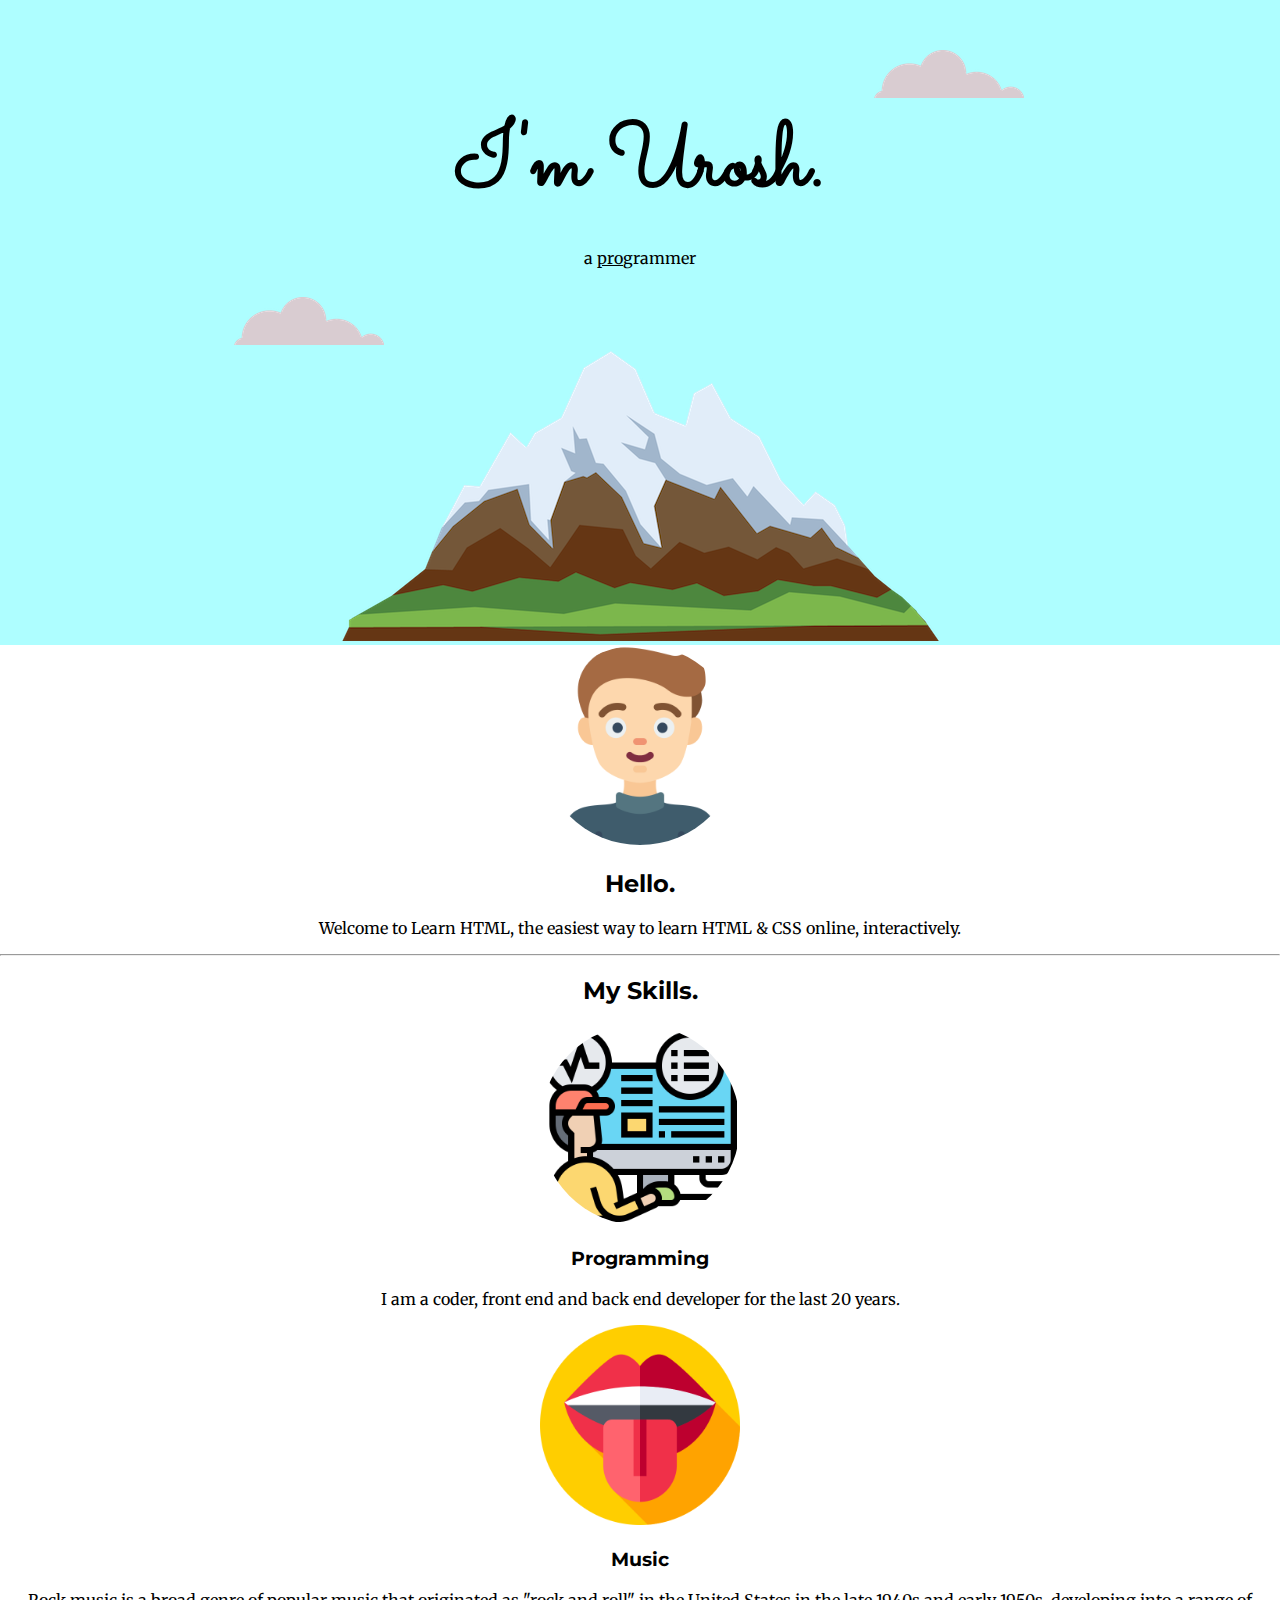
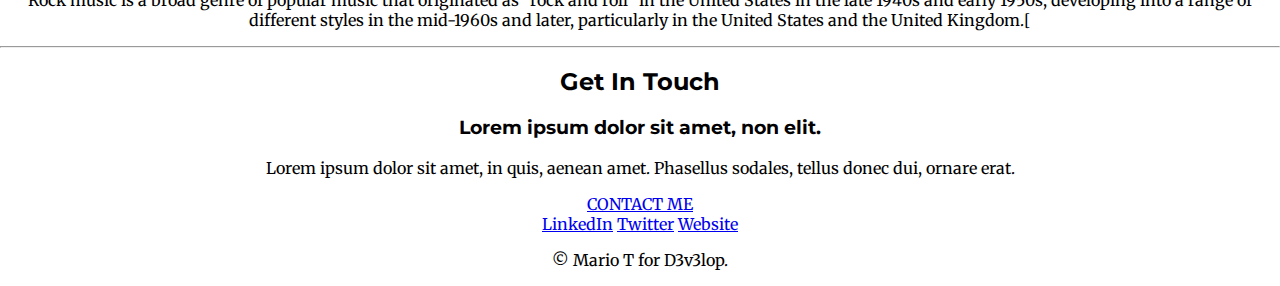
==== CSS_site/index.html @ 8cd9ab88 "Add files via upload" ====
<!DOCTYPE html>
<html lang="en" dir="ltr">

<head>
  <meta charset="utf-8">
  <title> Portfolio Site</title>
  <link rel="stylesheet" href="css/styles.css">
  <link rel="icon" href="favicon.ico">
  <link rel="preconnect" href="https://fonts.googleapis.com">
  <link rel="preconnect" href="https://fonts.gstatic.com" crossorigin>
  <link href="https://fonts.googleapis.com/css2?family=Comforter&family=Merriweather&family=Montserrat&family=Sacramento&display=swap" rel="stylesheet">
</head>

<body>
  <div class="top_container">
    <img class="top-cloud" src="images/cloud.png" alt="cloud-img">

    <h1>I'm Urosh.</h1>
    <p>a <span class="pro">pro</span>grammer</p>
    <img class="bottom-cloud" src="images/cloud.png" alt="cloud-img">
    <img src="images/mountain.png" alt="cloud-img">
  </div>

  <div class="middle-container">
    <div class="profile">
      <img class="profile-pic" src="images/model.png" alt="">
      <h2>Hello.</h2>
      <p>Welcome to Learn HTML, the easiest way to learn HTML & CSS online, interactively.</p>
    </div>
    <hr>
    <div class="skills">
      <h2>My Skills.</h2>
      <div class="skill-row">
        <img class="skill" src="images/monitoring.png" alt="">
        <h3>Programming</h3>
        <p>I am a coder, front end and back end developer for the last 20 years.</p>
      </div>
      <div class="skill-row">
        <img class="music" src="images/stones.png" alt="">
        <h3>Music</h3>
        <p>Rock music is a broad genre of popular music that originated as "rock and roll" in the United States in the late 1940s and early 1950s,
          developing into a range of different styles in the mid-1960s and later, particularly in the United States and the United Kingdom.[</p>
      </div>
    </div>
    <hr>
    <div class="contact-me">
      <h2>Get In Touch</h2>
      <h3>Lorem ipsum dolor sit amet, non elit.</h3>
      <p>Lorem ipsum dolor sit amet, in quis, aenean amet. Phasellus sodales, tellus donec dui, ornare erat.</p>
      <a class="btn" href="mailto:name@email.com">CONTACT ME</a>
    </div>
  </div>


  <div class="bottom-container">
    <a class="footer-link" href="https://www.linkedin.com/">LinkedIn</a>
    <a class="footer-link" href="https://twitter.com/">Twitter</a>
    <a class="footer-link" href="https://www.appbrewery.co/">Website</a>
    <p>© Mario T for D3v3lop.</p>
  </div>


</body>

</html>
---- CSS_site/css/styles.css ----
body {
  margin: 0;
  text-align: center;
  font-family: 'Merriweather', serif;
}

h1 {
  margin: 0;
  font-family: 'Sacramento', cursive;
  font-size: 90px;
}

h2 {
  font-family: 'Montserrat', sans-serif;
}

h3 {
  font-family: 'Montserrat', sans-serif;
}

.top_container {
  background-color: #AEFEFF;
  position: relative;
  padding-top: 100px;
}

.middle_container {

}

.bottom_container {

}

.pro {
  text-decoration: underline;
}

.top-cloud {
  position: absolute;
  /* right: 300px; */
  right: 20%;
  top: 50px;
}

.bottom-cloud {
  position: absolute;
  /* left:300px; */
  right: 70%;
  bottom: 300px;
}

.profile-pic {
  height: 200px;
  width: 200px;
  border-radius: 50%;
}

.skill {
  height: 200px;
  width: 200px;
  border-radius: 50%;
}

.music {
  height: 200px;
  width: 200px;
}
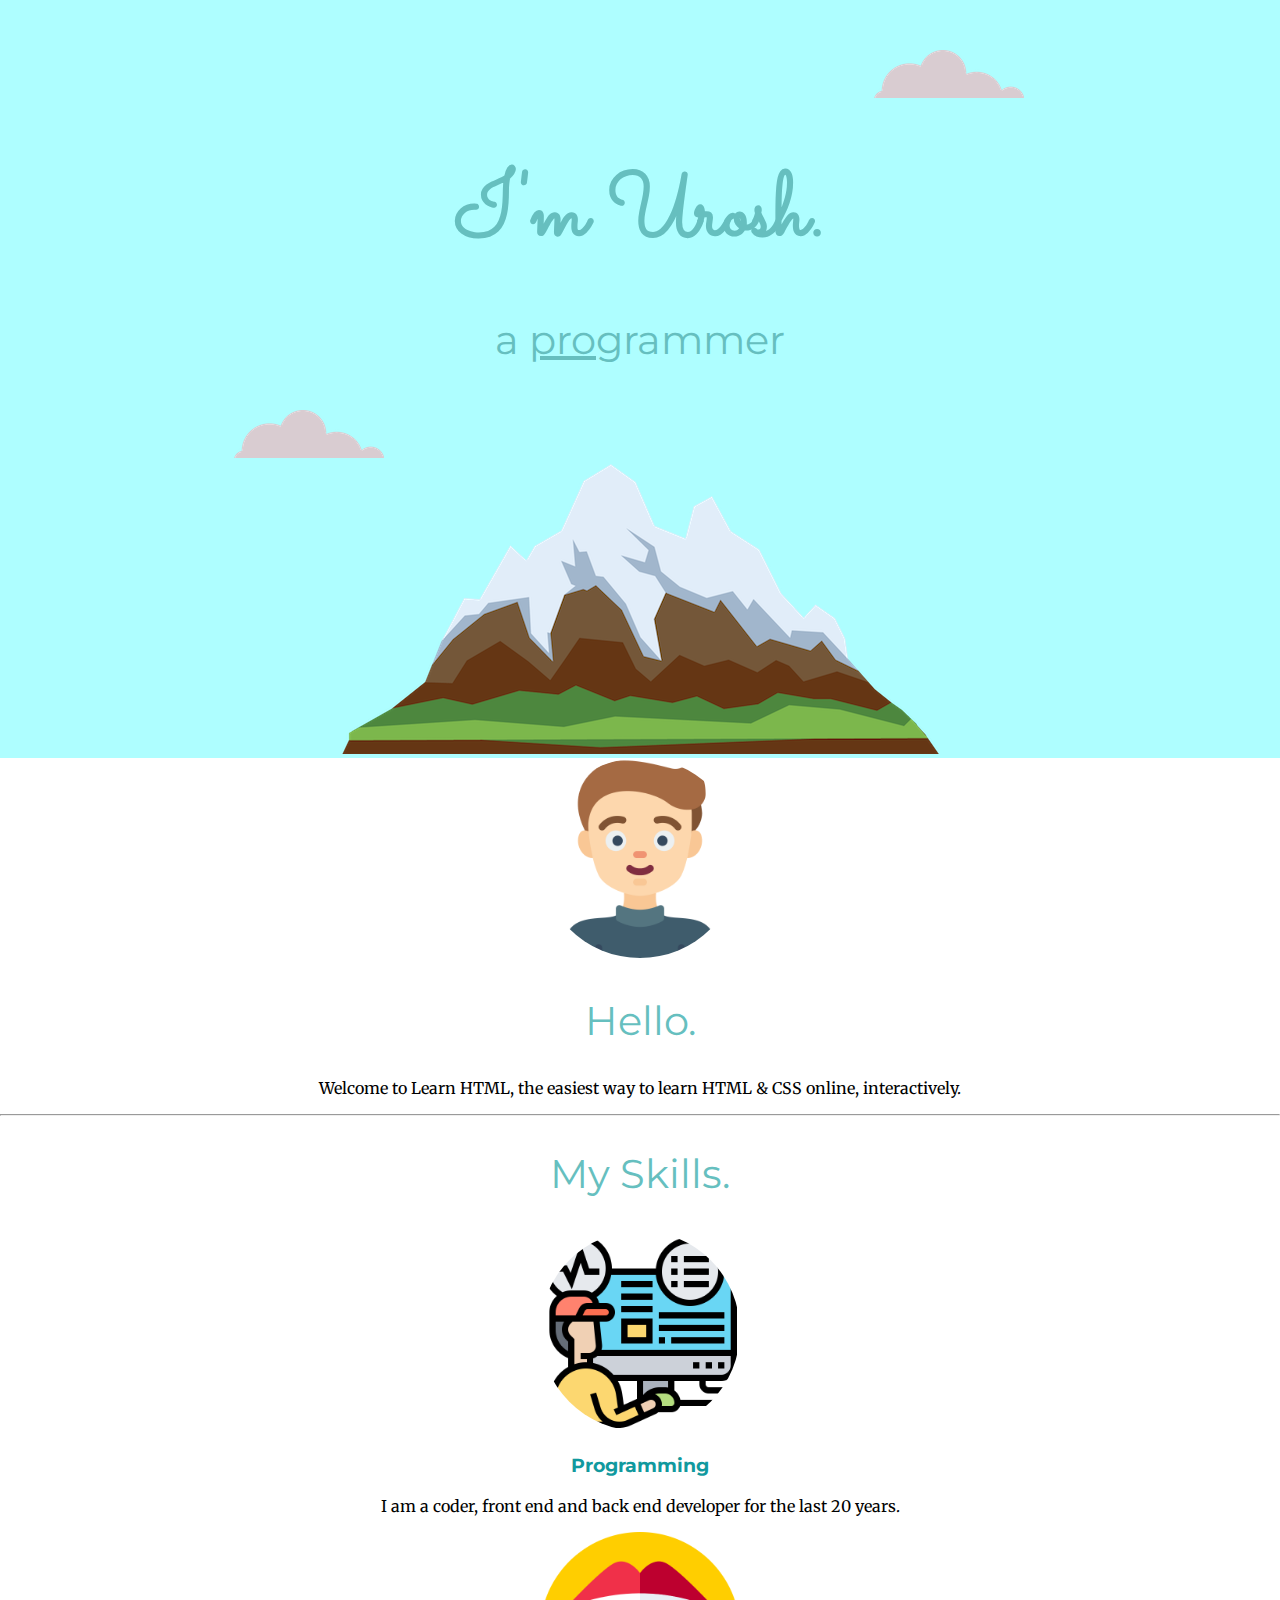
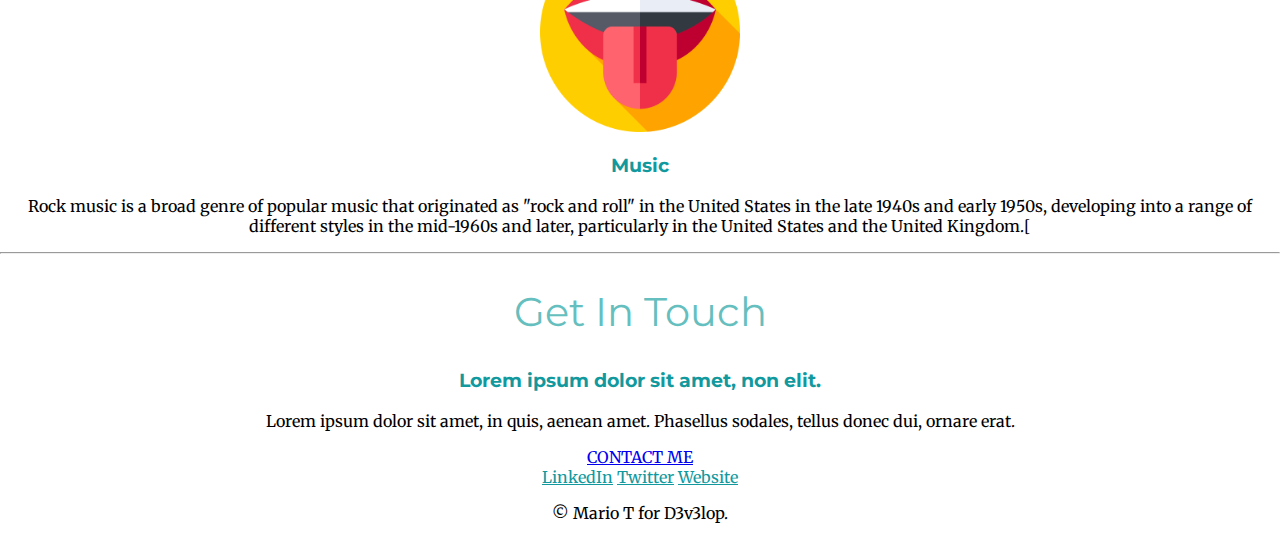
==== commit 15330d24: "Add files via upload" ====
--- a/CSS_site/index.html
+++ b/CSS_site/index.html
@@ -16,7 +16,7 @@
     <img class="top-cloud" src="images/cloud.png" alt="cloud-img">
 
     <h1>I'm Urosh.</h1>
-    <p>a <span class="pro">pro</span>grammer</p>
+    <h2>a <span class="pro">pro</span>grammer</h2>
     <img class="bottom-cloud" src="images/cloud.png" alt="cloud-img">
     <img src="images/mountain.png" alt="cloud-img">
   </div>
--- a/CSS_site/css/styles.css
+++ b/CSS_site/css/styles.css
@@ -5,17 +5,23 @@
 }
 
 h1 {
-  margin: 0;
   font-family: 'Sacramento', cursive;
-  font-size: 90px;
+  font-size: 5.625em;
+  margin: 50px auto 0 auto;
+  color: #66BFBF;
+
 }
 
 h2 {
   font-family: 'Montserrat', sans-serif;
+  font-size: 2.5rem;
+  font-weight: normal;
+  color: #66BFBF;
 }
 
 h3 {
   font-family: 'Montserrat', sans-serif;
+  color: #11999E;
 }
 
 .top_container {
@@ -66,3 +72,7 @@
   height: 200px;
   width: 200px;
 }
+
+.footer-link {
+  color: #11999E;
+}
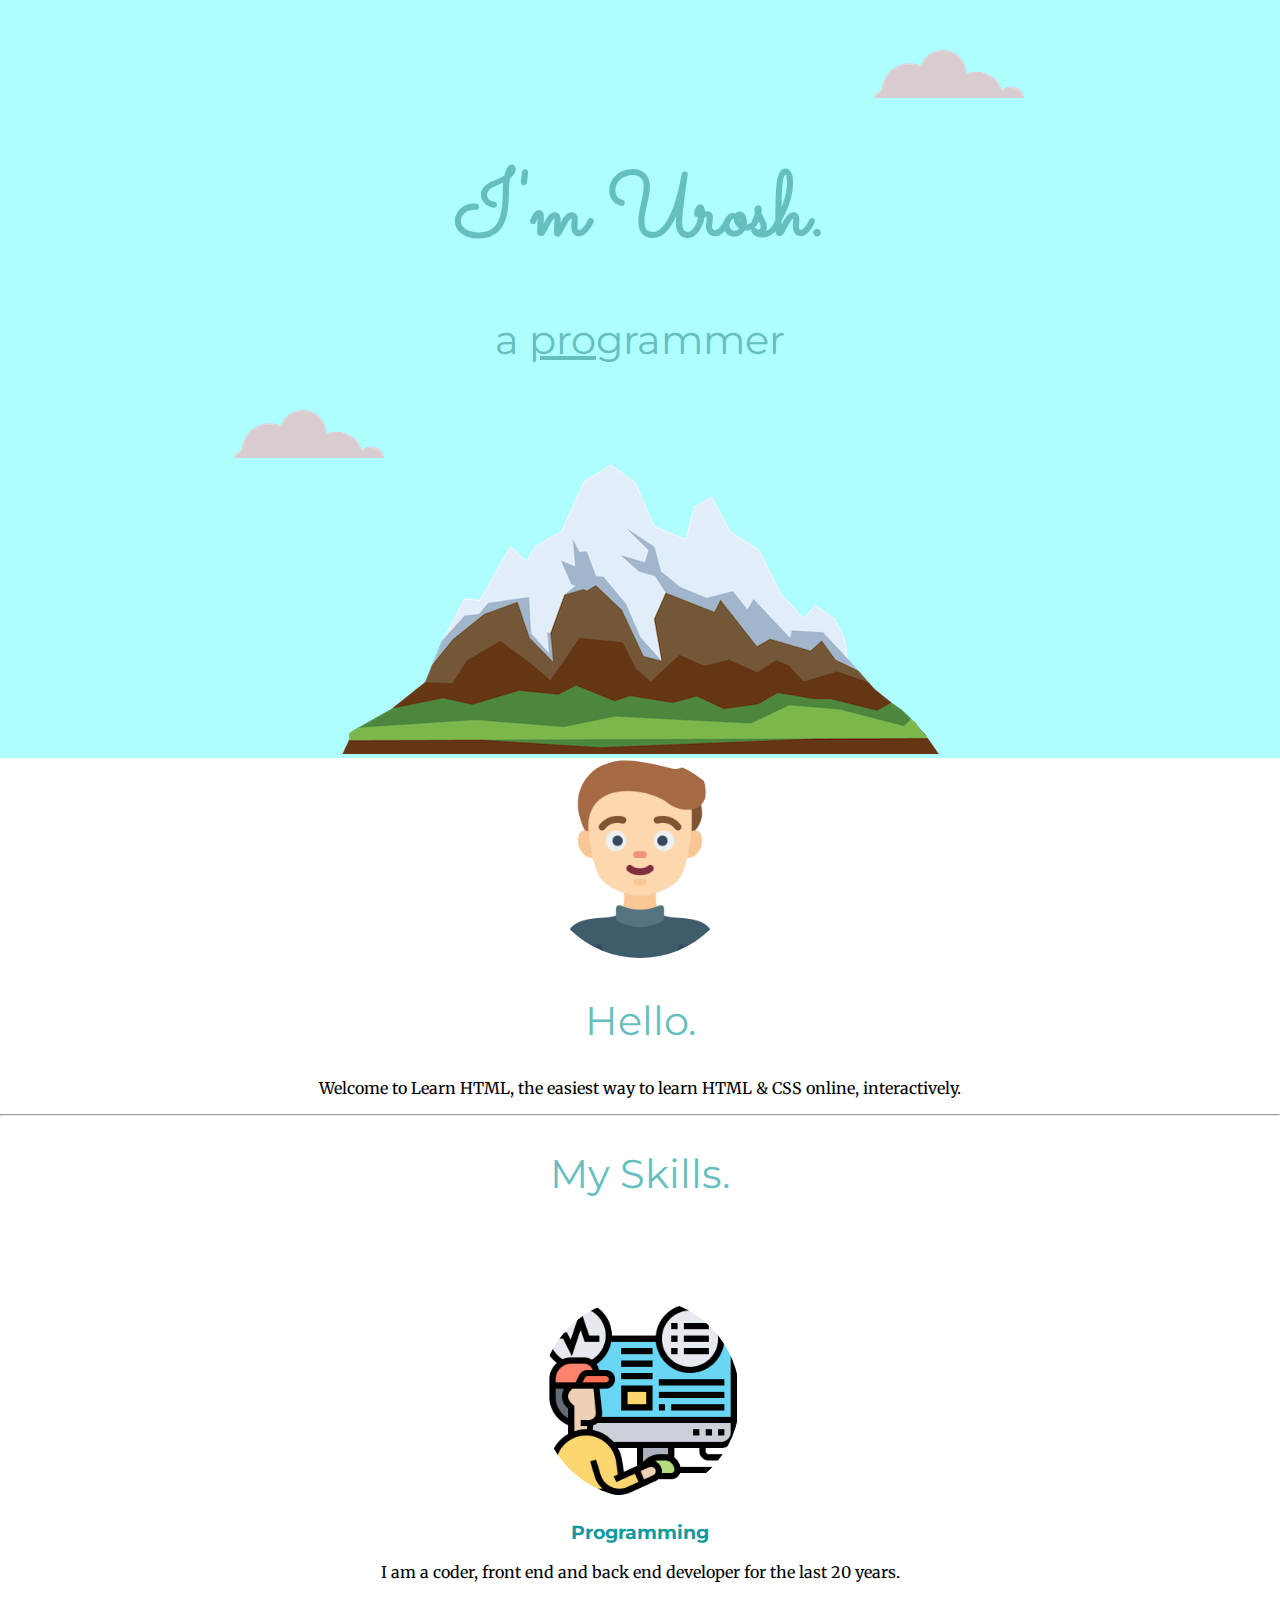
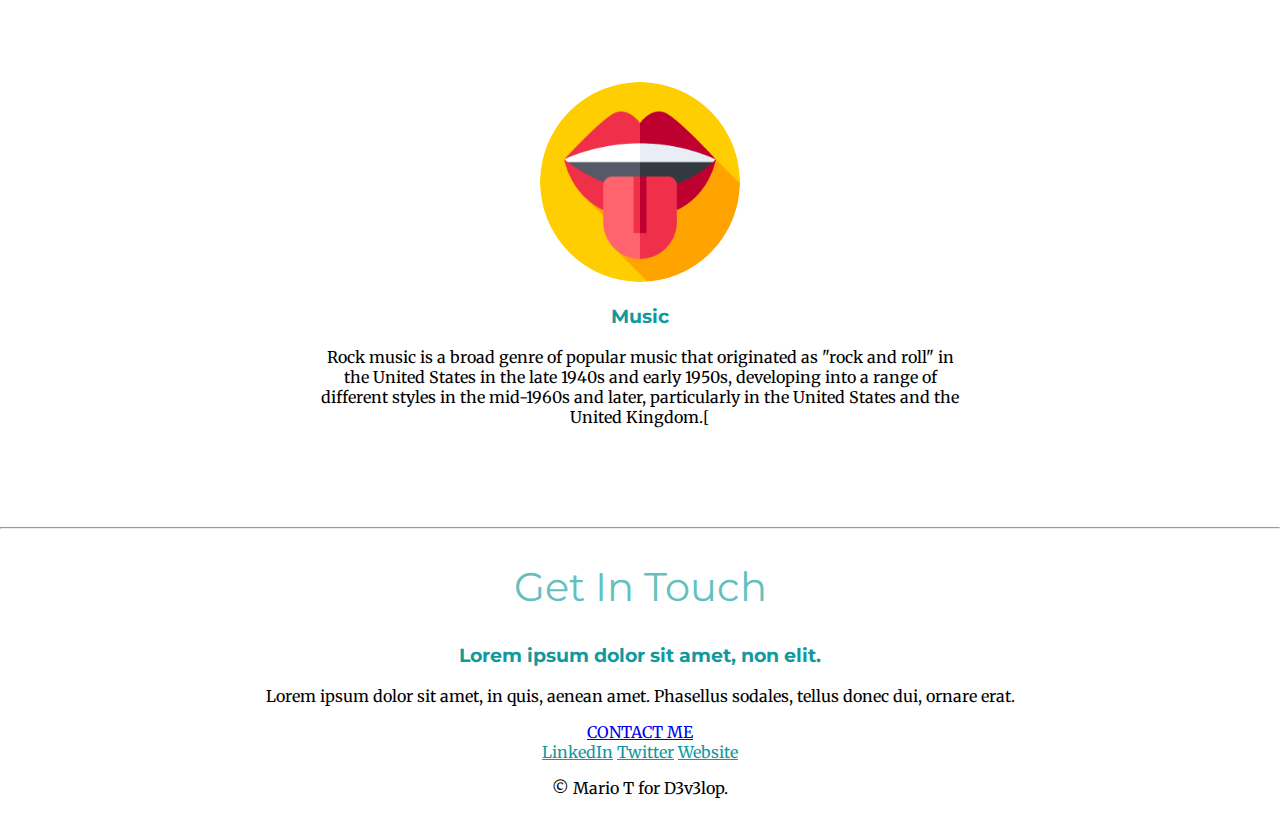
==== commit 010908f0: "Add files via upload" ====
--- a/CSS_site/index.html
+++ b/CSS_site/index.html
@@ -18,7 +18,7 @@
     <h1>I'm Urosh.</h1>
     <h2>a <span class="pro">pro</span>grammer</h2>
     <img class="bottom-cloud" src="images/cloud.png" alt="cloud-img">
-    <img src="images/mountain.png" alt="cloud-img">
+    <img class="mountain" src="images/mountain.png" alt="cloud-img">
   </div>
 
   <div class="middle-container">
--- a/CSS_site/css/styles.css
+++ b/CSS_site/css/styles.css
@@ -9,7 +9,6 @@
   font-size: 5.625em;
   margin: 50px auto 0 auto;
   color: #66BFBF;
-
 }
 
 h2 {
@@ -30,13 +29,7 @@
   padding-top: 100px;
 }
 
-.middle_container {
 
-}
-
-.bottom_container {
-
-}
 
 .pro {
   text-decoration: underline;
@@ -62,9 +55,14 @@
   border-radius: 50%;
 }
 
-.skill {
+.skill-row {
+width: 50%;
+margin: 100px auto 100px auto;
+}
+
+.skill-row img{
   height: 200px;
-  width: 200px;
+  width:200px;
   border-radius: 50%;
 }
 
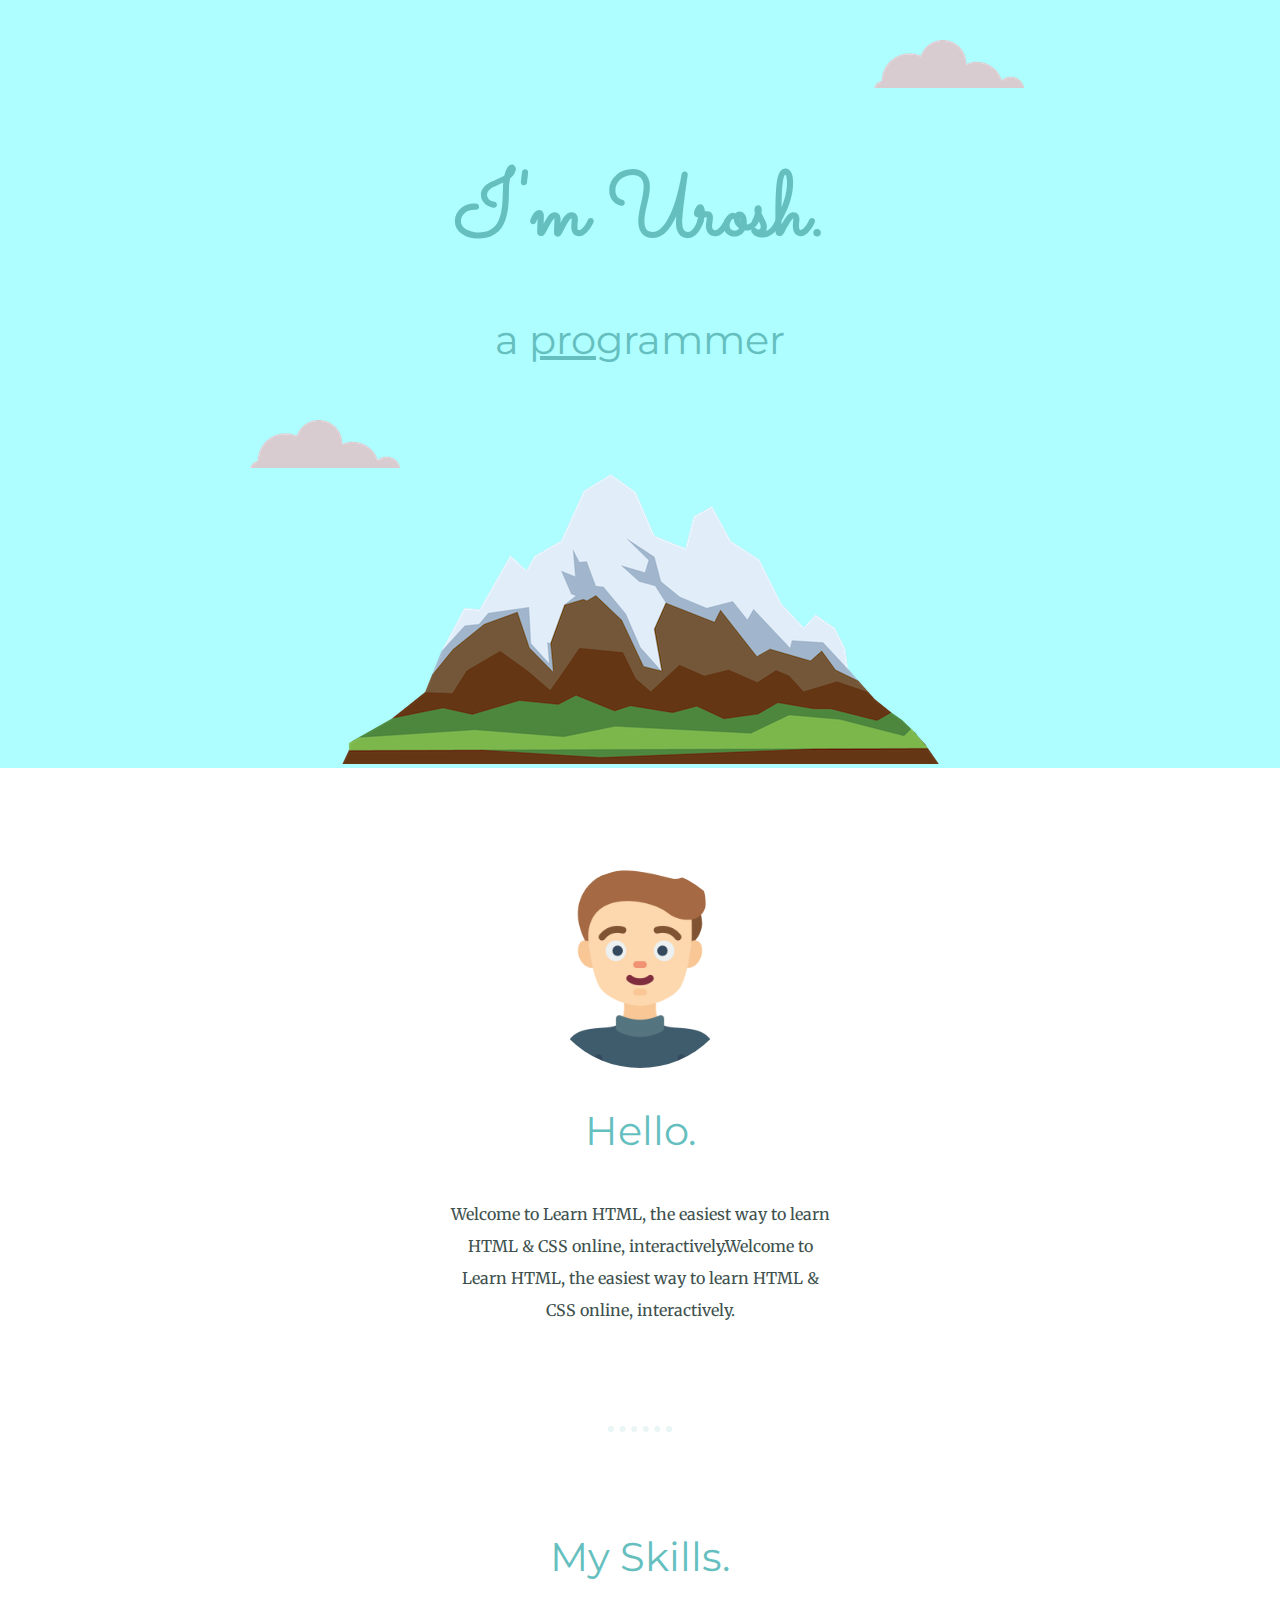
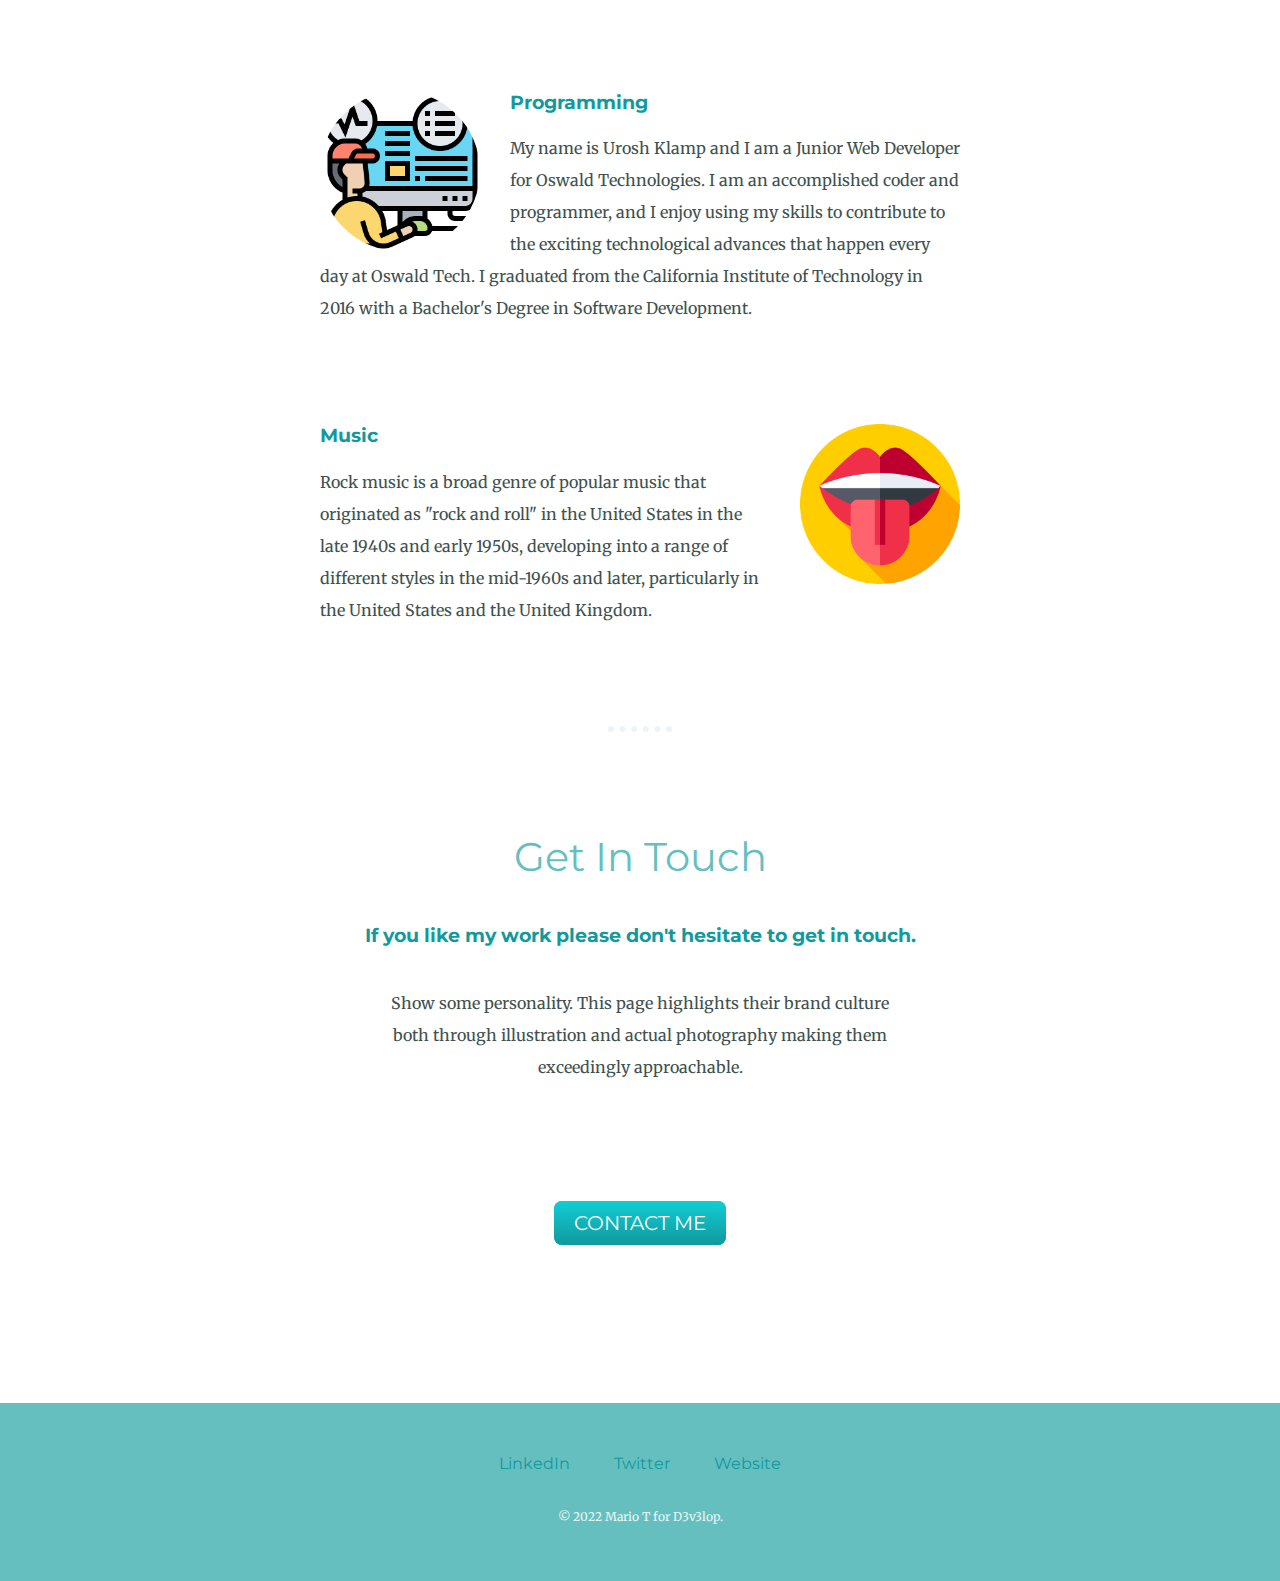
==== commit b4743068: "Add files via upload" ====
--- a/CSS_site/index.html
+++ b/CSS_site/index.html
@@ -25,28 +25,32 @@
     <div class="profile">
       <img class="profile-pic" src="images/model.png" alt="">
       <h2>Hello.</h2>
-      <p>Welcome to Learn HTML, the easiest way to learn HTML & CSS online, interactively.</p>
+      <p class="intro">Welcome to Learn HTML, the easiest way to learn HTML & CSS online, interactively.Welcome to Learn HTML,
+        the easiest way to learn HTML & CSS online, interactively.</p>
     </div>
     <hr>
     <div class="skills">
       <h2>My Skills.</h2>
       <div class="skill-row">
-        <img class="skill" src="images/monitoring.png" alt="">
+        <img class="code-img" src="images/monitoring.png" alt="">
         <h3>Programming</h3>
-        <p>I am a coder, front end and back end developer for the last 20 years.</p>
+        <p>My name is Urosh Klamp and I am a Junior Web Developer for Oswald Technologies. I am an accomplished coder and programmer,
+          and I enjoy using my skills to contribute to the exciting technological advances that happen every day at Oswald Tech. I graduated from
+          the California Institute of Technology in 2016 with a Bachelor's Degree in Software Development.</p>
       </div>
       <div class="skill-row">
-        <img class="music" src="images/stones.png" alt="">
+        <img class="music-img" src="images/stones.png" alt="">
         <h3>Music</h3>
         <p>Rock music is a broad genre of popular music that originated as "rock and roll" in the United States in the late 1940s and early 1950s,
-          developing into a range of different styles in the mid-1960s and later, particularly in the United States and the United Kingdom.[</p>
+          developing into a range of different styles in the mid-1960s and later, particularly in the United States and the United Kingdom.</p>
       </div>
     </div>
     <hr>
     <div class="contact-me">
       <h2>Get In Touch</h2>
-      <h3>Lorem ipsum dolor sit amet, non elit.</h3>
-      <p>Lorem ipsum dolor sit amet, in quis, aenean amet. Phasellus sodales, tellus donec dui, ornare erat.</p>
+      <h3>If you like my work please don't hesitate to get in touch.</h3>
+      <p class="contact-msg">Show some personality. This page highlights their brand culture both through
+        illustration and actual photography making them exceedingly approachable.</p>
       <a class="btn" href="mailto:name@email.com">CONTACT ME</a>
     </div>
   </div>
@@ -56,7 +60,7 @@
     <a class="footer-link" href="https://www.linkedin.com/">LinkedIn</a>
     <a class="footer-link" href="https://twitter.com/">Twitter</a>
     <a class="footer-link" href="https://www.appbrewery.co/">Website</a>
-    <p>© Mario T for D3v3lop.</p>
+    <p class="copyright">© 2022 Mario T for D3v3lop.</p>
   </div>
 
 
--- a/CSS_site/css/styles.css
+++ b/CSS_site/css/styles.css
@@ -1,4 +1,5 @@
 body {
+  color: #40514E;
   margin: 0;
   text-align: center;
   font-family: 'Merriweather', serif;
@@ -12,15 +13,38 @@
 }
 
 h2 {
+  color: #66BFBF;
   font-family: 'Montserrat', sans-serif;
   font-size: 2.5rem;
   font-weight: normal;
-  color: #66BFBF;
+  padding-bottom: 10px;
 }
 
 h3 {
   font-family: 'Montserrat', sans-serif;
   color: #11999E;
+}
+
+p {
+  line-height: 2;
+}
+
+hr {
+  border: dotted #EAF6F6 6px;
+  border-bottom: none;
+  width: 4%;
+  margin: 100px auto;
+}
+
+a {
+  color: #11999E;
+  font-family: 'Montserrat', sans-serif;
+  margin: 10px 20px;
+  text-decoration: none;
+}
+
+a:hover {
+  color:#EAF6F6;
 }
 
 .top_container {
@@ -29,23 +53,39 @@
   padding-top: 100px;
 }
 
+.middle-container {
+  margin: 100px 0;
+}
 
+.bottom-container {
+  background-color: #66BFBF;
+  padding: 50px 0 20px;
+}
+
+.intro {
+  width: 30%;
+  margin: auto;
+}
 
 .pro {
   text-decoration: underline;
+}
+
+.contact-msg {
+  width: 40%;
+  margin: 40px auto 60px;
 }
 
 .top-cloud {
   position: absolute;
   /* right: 300px; */
   right: 20%;
-  top: 50px;
+  top: 40px;
 }
 
 .bottom-cloud {
   position: absolute;
-  /* left:300px; */
-  right: 70%;
+  left: 250px;
   bottom: 300px;
 }
 
@@ -56,21 +96,54 @@
 }
 
 .skill-row {
-width: 50%;
-margin: 100px auto 100px auto;
+  width: 50%;
+  margin: 100px auto 100px auto;
+  text-align: left;
 }
 
-.skill-row img{
-  height: 200px;
-  width:200px;
+.code-img {
+  width: 25%;
   border-radius: 50%;
+  float: left;
+  margin-right: 30px;
 }
 
-.music {
-  height: 200px;
-  width: 200px;
+.music-img {
+  width: 25%;
+  float: right;
+  margin-left: 30px;
 }
 
-.footer-link {
-  color: #11999E;
+.btn {
+  background: #11cdd4;
+  background-image: -webkit-linear-gradient(top, #11cdd4, #11999e);
+  background-image: -moz-linear-gradient(top, #11cdd4, #11999e);
+  background-image: -ms-linear-gradient(top, #11cdd4, #11999e);
+  background-image: -o-linear-gradient(top, #11cdd4, #11999e);
+  background-image: linear-gradient(to bottom, #11cdd4, #11999e);
+  -webkit-border-radius: 8;
+  -moz-border-radius: 8;
+  border-radius: 8px;
+  font-family: 'Montserrat', sans-serif;
+  color: #ffffff;
+  font-size: 20px;
+  padding: 10px 20px 10px 20px;
+  text-decoration: none;
+  line-height: 8;
 }
+
+.btn:hover {
+  background: #30e3cb;
+  background-image: -webkit-linear-gradient(top, #30e3cb, #2bc4ad);
+  background-image: -moz-linear-gradient(top, #30e3cb, #2bc4ad);
+  background-image: -ms-linear-gradient(top, #30e3cb, #2bc4ad);
+  background-image: -o-linear-gradient(top, #30e3cb, #2bc4ad);
+  background-image: linear-gradient(to bottom, #30e3cb, #2bc4ad);
+  text-decoration: none;
+}
+
+.copyright {
+  color: #EAF6F6;
+  font-size: 0.75rem;
+  padding: 20px 0;
+}
